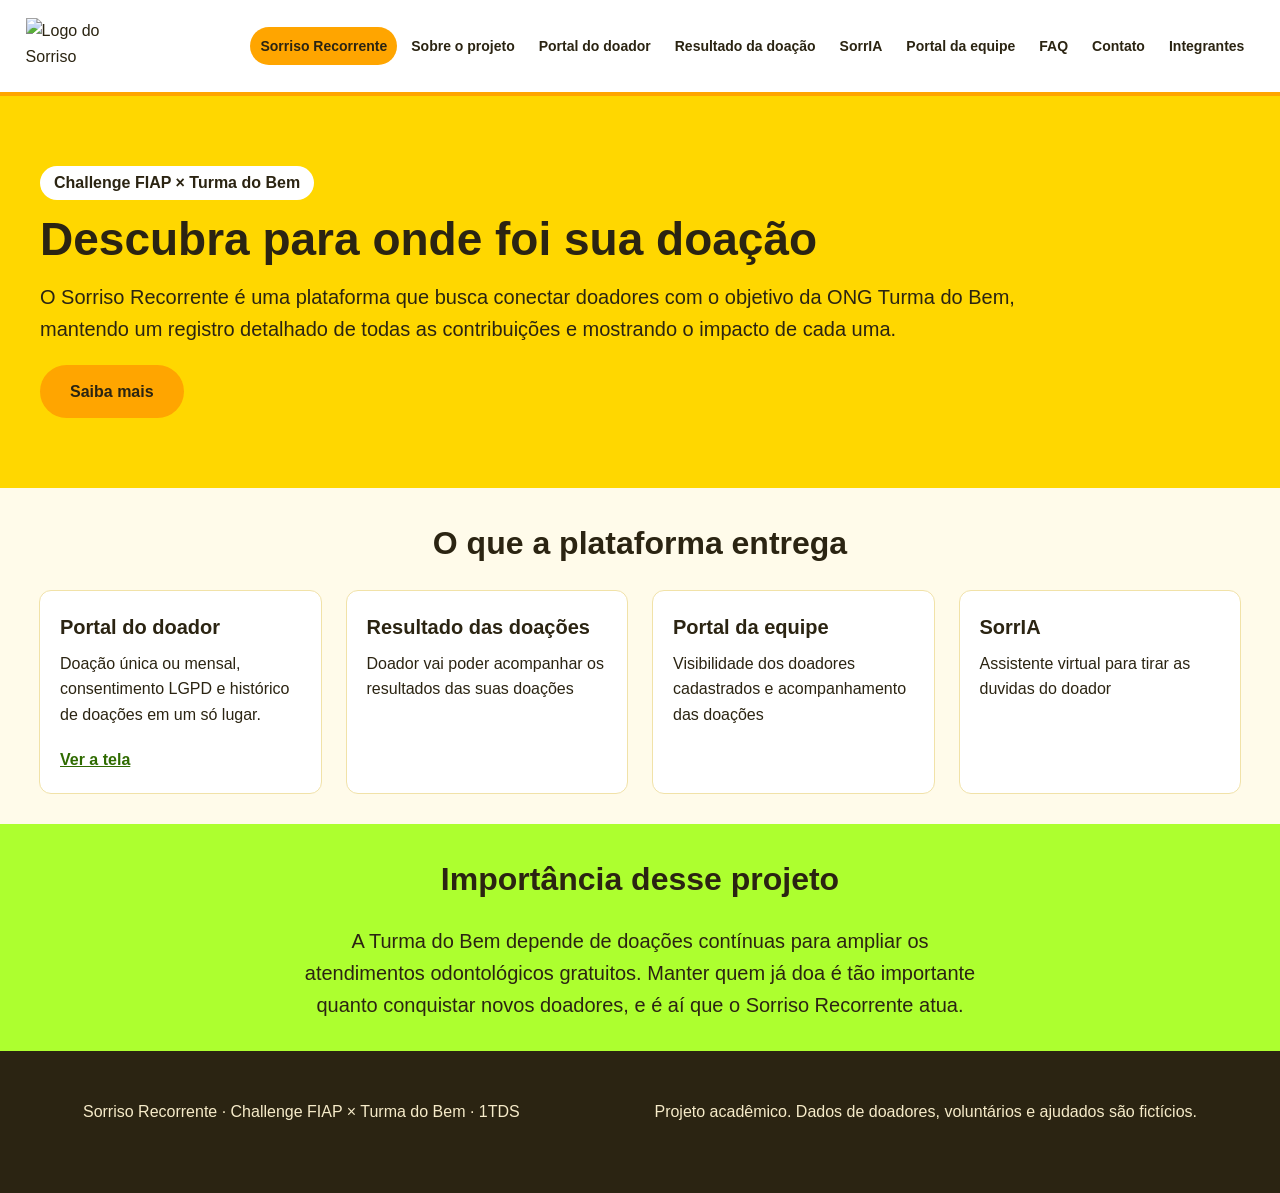
==== index.html @ 13ca9761 "Revisão e alteração na semâmtica." ====
<!DOCTYPE html>
<html lang="pt-BR">
<head>
    <meta charset="UTF-8">
    <meta name="viewport" content="width=device-width, initial-scale=1.0">
    <title>Sorriso Recorrente</title>
    <link rel="stylesheet" href="./css/styles.css">
</head>
<body>
    <header class="header">
        <img class="logo" src="./img/logo.png" alt="Logo do Sorriso Recorrente"  width="94" height="70">
        <nav class="menu">
            <a class="btn ativo" href="index.html">Sorriso Recorrente</a>
            <a class="btn" href="sobre.html">Sobre o projeto</a>
            <a class="btn" href="doador.html">Portal do doador</a>
            <a class="btn" href="resultado.html">Resultado da doação</a>
            <a class="btn" href="sorria.html">SorrIA</a>
            <a class="btn" href="equipe.html">Portal da equipe</a>
            <a class="btn" href="faq.html">FAQ</a>
            <a class="btn" href="contato.html">Contato</a>
            <a class="btn" href="integrantes.html">Integrantes</a>
        </nav>
    </header>
    <main>
        <article class="hero">
            <section class="container">
                <p class="kicker">Challenge FIAP × Turma do Bem</p>
                <h1>Descubra para onde foi sua doação</h1>
                <p class="lead">O Sorriso Recorrente é uma plataforma que busca conectar doadores com o objetivo da ONG Turma do Bem, mantendo um registro detalhado de todas as contribuições e mostrando o impacto de cada uma.</p>
                <a class="btn" href="sobre.html">Saiba mais</a>
            </section>
        </article>
        <article class="container">
            <h2>O que a plataforma entrega</h2>
            <section class="cards">
                <article class="card">
                    <h3>Portal do doador</h3>
                    <p>Doação única ou mensal, consentimento LGPD e histórico de doações em um só lugar.</p>
                    <a href="">Ver a tela</a>
                </article>
                <article class="card">
                    <h3>Resultado das doações</h3>
                    <p>Doador vai poder acompanhar os resultados das suas doações</p>
                </article>
                <article class="card">
                    <h3>Portal da equipe</h3>
                    <p>Visibilidade dos doadores cadastrados e acompanhamento das doações</p>
                </article>
                <article class="card">
                    <h3>SorrIA</h3>
                    <p>Assistente virtual para tirar as duvidas do doador</p>
                </article>
            </section>
        </article>
        <article class="faixa-verde">
            <section class="container">
                <h2>Importância desse projeto</h2>
                <p>A Turma do Bem depende de doações contínuas para ampliar os atendimentos odontológicos gratuitos. Manter quem já doa é tão importante quanto conquistar novos doadores, e é aí que o Sorriso Recorrente atua.</p>
            </section>
        </article>
    </main>
    <footer class="footer">
        <section class="container footer">
            <p>Sorriso Recorrente · Challenge FIAP × Turma do Bem · 1TDS</p>
        </section>
        <section class="container footer">
            <p>Projeto acadêmico. Dados de doadores, voluntários e ajudados são fictícios.</p>
        </section>
    </footer>
</body>
</html>
---- css/styles.css ----
/* Paleta de cor do site */
:root {
    --lima: #ADFF2F;
    --verde: #7CFC00;
    --amarelo: #FFD700;
    --laranja: #FFA500;
    --escuro: #2B2412;
    --creme: #FFFBEA;
    --borda: #F1E2A8;
}

* {
    margin: 0; 
    padding: 0; 
    box-sizing: border-box; 
}

body {
    font-family: "Segoe UI", Arial, sans-serif;
    line-height: 1.6;
    color: var(--escuro);
    background: var(--creme);
}

img { 
    max-width: 100%; 
    height: auto; 
}

a { 
    color: #2F6B00; 
}

h1 { 
    font-size: 46px; 
    line-height: 1.2; 
    margin-bottom: 14px;
}

h2 {
    font-size: 32px; 
    margin-bottom: 20px;
}

h3 {
    font-size: 20px;
    margin-bottom: 8px; 
}

p {
    margin-bottom: 20px;
}

.container {
    max-width: 1250px; 
    margin: 0 auto; 
}

main article { 
    padding: 30px 24px;
}

/* Cabeçalho e rodapé */
.header, .footer {
    display: flex;
    flex-wrap: wrap;
    align-items: center;
    justify-content: space-between;
    gap: 10px 20px;
    padding: 18px 2%;
}

.header { 
    background: #fff; 
    border-bottom: 4px solid var(--laranja); 
}

.logo { 
    height: 56px; 
    width: auto; 
}

.menu {
    display: flex; 
    flex-wrap: wrap; 
    justify-content: center; 
    gap: 4px; 
}

.menu .btn {
    padding: 8px 10px;
    border-radius: 20px;
    color: var(--escuro);
    font-size: 14px;
    font-weight: bold;
    text-decoration: none;
}

.menu .btn:hover { 
    background: var(--amarelo); 
}

.menu .ativo {
    background: var(--laranja); 
}

.footer { 
    padding-block: 24px; 
    background: var(--escuro); 
    color: #F6EBC9; 
    font-size: 16px;
}

article.hero {
    padding: 70px 24px;
    background: var(--amarelo);
}

.hero .container {
    max-width: 1200px; 
    margin: 0 auto; 
}

/* Challenge FIAP × Turma do Bem */
.kicker {
    display: inline-block;
    margin-bottom: 12px;
    padding: 4px 14px;
    border-radius: 20px;
    background: #fff;
    font-weight: bold;
}

.lead { 
    max-width: 980px; 
    font-size: 20px; 
}

.hero .btn {
    display: inline-block;
    padding: 14px 30px;
    border-radius: 30px;
    background: var(--laranja);
    color: var(--escuro);
    font-weight: bold;
    text-decoration: none;
}

/* Estilização dos blocos do site */
.card, .container.tecnologia, .container.imagem, .container.faq section, .integrante, .lista li, form.formulario {
    padding: 20px;
    border: 1px solid var(--borda);
    border-radius: 12px;
    background: #fff;
}   

/* Divide o espaço em 4 colunas iguais */
.cards, .container.tecnologias, .lista-grade {
    display: grid;
    grid-template-columns: repeat(4, 1fr);
    gap: 24px;
}

/* Ocupa a largura do grid - Mantém o h2 centralizado */ 
.container.tecnologias h2 { 
    grid-column: 1 / -1; 
}

.container.tecnologia {
    margin: 0; 
}
.card a { 
    font-weight: bold; 
}

.faixa-verde { 
    background: var(--lima); 
    text-align: center; 
}
.faixa-verde p { 
    max-width: 700px; 
    margin: 0 auto; 
    font-size: 20px}

/* Estilizar o problema */
.container.sobre.problema{
    padding: 24px;
    border-radius: 12px;
    background: #FFF3C4;
}

.lista { 
    padding-left: 24px; 
}

.lista li {
    margin-bottom: 12px; 
    padding: 12px 16px; 
}

.lista strong { 
    display: block; 
}
.lista-grade { 
    margin-top: 20px; 
    padding-left: 0; 
    list-style: none;
}

.container-principal { 
    display: flex; 
    flex-wrap: wrap; 
    gap: 40px; 
    max-width: 1250px; 
    margin: 0 auto; 
}

.container-principal .container { 
    flex: 1 1 45%; 
    margin: 0; 
}

.container.imagem p {
    display: inline-block;
    padding: 4px 12px;
    border-radius: 20px;
    background: #FFF3C4;
    font-size: 14px;
    font-weight: bold;
    text-transform: uppercase;
}

.container.imagem img { 
    border-radius: 8px; 
}

/* Estilização do FAQ */
.container.faq { 
    max-width: 850px; 
}

.container.faq section { 
    margin-bottom: 16px; 
    padding: 20px 24px; 
}

/* Estilização do formulário*/
form.formulario { 
    max-width: 700px; 
    margin: 0 auto; 
    padding: 36px; 
}

.form { 
    margin-bottom: 18px; 
}

label { 
    display: block; 
    margin-bottom: 6px; 
    font-weight: bold; 
}

input, select, textarea {
    width: 100%;
    padding: 12px;
    border: 2px solid var(--borda);
    border-radius: 8px;
    background: var(--creme);
    font: inherit;
}

input:focus, select:focus, textarea:focus { 
    outline: none; 
    border-color: var(--laranja); 
}

.botao {
    width: 100%;
    padding: 14px;
    border: 0;
    border-radius: 30px;
    background: var(--borda);
    color: var(--escuro);
    font-size: 16px;
    font-weight: bold;
    cursor: pointer;
}

.botao:hover { 
    background: var(--amarelo); 
}

.container h2 { 
    text-align: center; 
}

/* Estilização da página de integrantes */
.integrantes {
    display: flex;
    flex-wrap: wrap; 
    justify-content: center;
    gap: 2%;
}

.integrante { 
    width: 32%; 
    margin-bottom: 20px; 
    padding: 24px; 
    text-align: center; 
}

.integrante img { 
    width: 210px; 
    height: 210px; 
    margin: 0 auto 12px; 
    border: 4px solid var(--amarelo); 
    border-radius: 10%; 
}

.integrante dl { 
    text-align: left; 
    font-size: .95rem; 
}

.integrante dt { 
    font-weight: bold; 
    color: #8F4A00; 
}

.integrante dd { 
    margin-bottom: 8px; 
    overflow-wrap: anywhere; 
}

/* Telas grandes (>= 1300px) */
@media (min-width: 1300px) {
    body { 
        font-size: 18px; 
    }
    .header, footer.footer { 
        padding-left: 8%; 
        padding-right: 8%; 
    } 
}

/*  Telas menores (< 992px): tudo em uma coluna  */
@media (max-width: 991px) {
    .cards, .container.tecnologias, .lista-grade {
        grid-template-columns: 1fr; 
}
    .container.sobre {
        flex-direction: column; 
    }
    .secao-demo .container {
        flex-basis: 100%; 
    }
    .integrante {
        width: 100%; 
    }
}
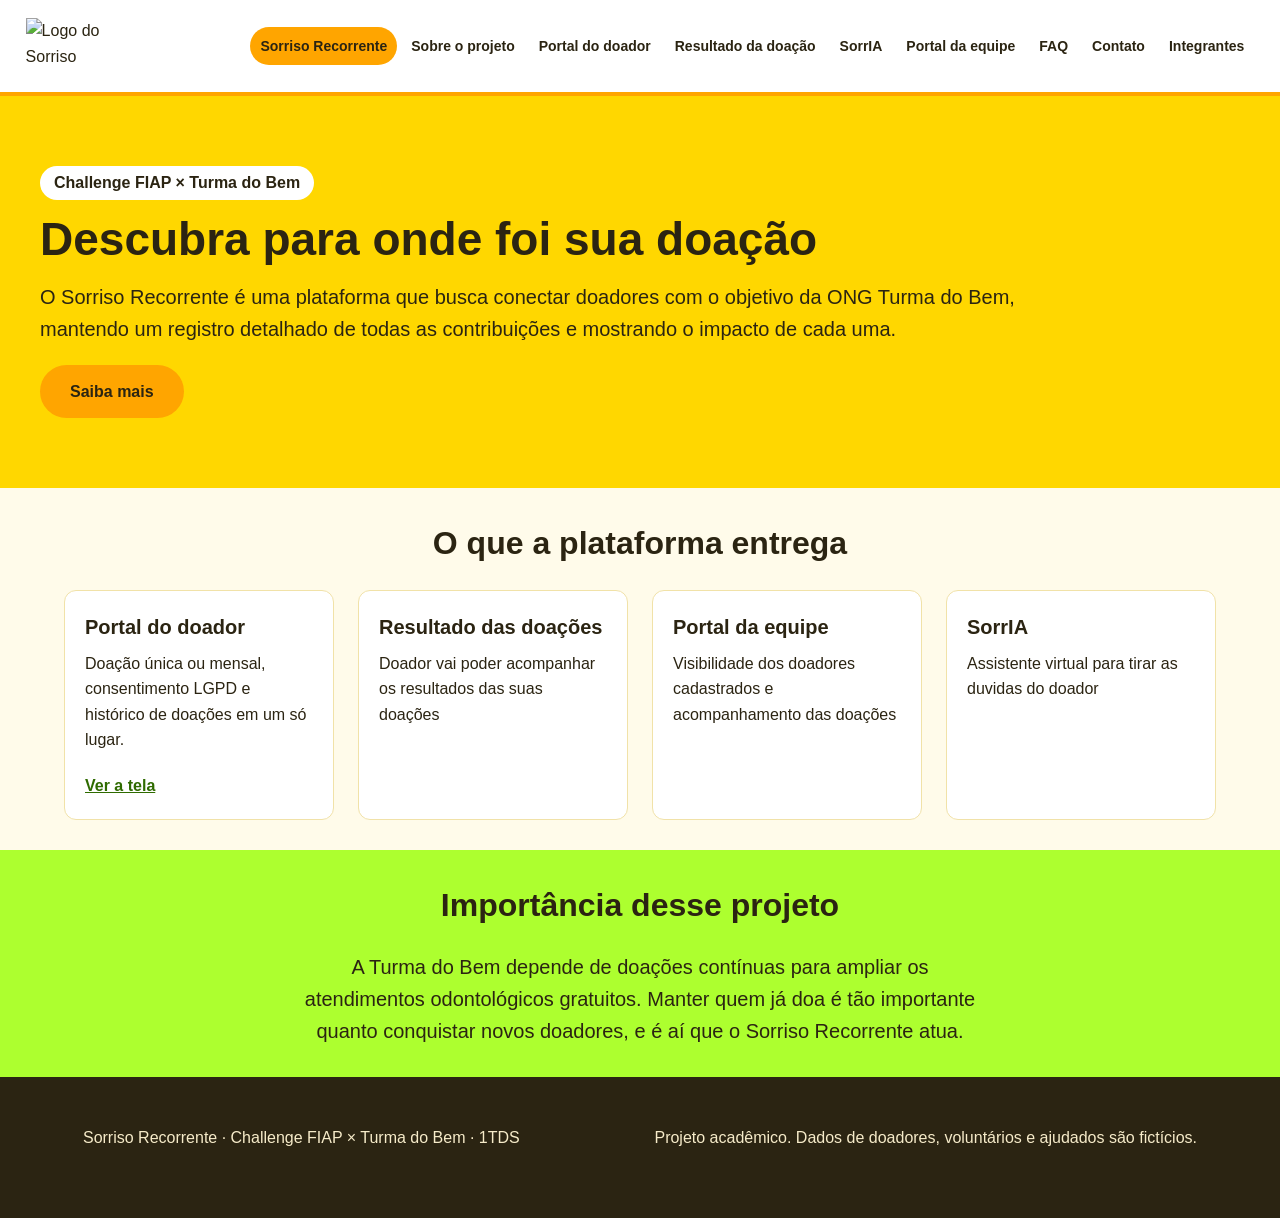
==== commit 7e14a5b1: "layout responsivo e interatividade com JavaScript." ====
--- a/index.html
+++ b/index.html
@@ -9,6 +9,7 @@
 <body>
     <header class="header">
         <img class="logo" src="./img/logo.png" alt="Logo do Sorriso Recorrente"  width="94" height="70">
+        <button class="btn-menu" id="btn-open-menu">&#9776;</button>
         <nav class="menu">
             <a class="btn ativo" href="index.html">Sorriso Recorrente</a>
             <a class="btn" href="sobre.html">Sobre o projeto</a>
@@ -67,5 +68,6 @@
             <p>Projeto acadêmico. Dados de doadores, voluntários e ajudados são fictícios.</p>
         </section>
     </footer>
+    <script src="./js/script.js"></script>
 </body>
 </html>
--- a/css/styles.css
+++ b/css/styles.css
@@ -1,5 +1,6 @@
 /* Paleta de cor do site */
 :root {
+    --seta: #bdff80;
     --lima: #ADFF2F;
     --verde: #7CFC00;
     --amarelo: #FFD700;
@@ -20,6 +21,13 @@
     line-height: 1.6;
     color: var(--escuro);
     background: var(--creme);
+    min-height: 100vh;
+    display: flex;
+    flex-direction: column;
+}
+
+main {
+    flex: 1;
 }
 
 img { 
@@ -52,7 +60,7 @@
 }
 
 .container {
-    max-width: 1250px; 
+    max-width: 1200px; 
     margin: 0 auto; 
 }
 
@@ -96,6 +104,10 @@
     text-decoration: none;
 }
 
+.btn-menu {
+    display: none;
+}
+
 .menu .btn:hover { 
     background: var(--amarelo); 
 }
@@ -114,11 +126,6 @@
 article.hero {
     padding: 70px 24px;
     background: var(--amarelo);
-}
-
-.hero .container {
-    max-width: 1200px; 
-    margin: 0 auto; 
 }
 
 /* Challenge FIAP × Turma do Bem */
@@ -298,16 +305,32 @@
 /* Estilização da página de integrantes */
 .integrantes {
     display: flex;
-    flex-wrap: wrap; 
-    justify-content: center;
+    flex-wrap: nowrap;
     gap: 2%;
-}
-
-.integrante { 
-    width: 32%; 
-    margin-bottom: 20px; 
-    padding: 24px; 
-    text-align: center; 
+    transition: transform 0.5s ease-in-out;
+}
+
+.carrossel {
+    display: flex;
+    align-items: center;
+    overflow: hidden;
+}
+
+.integrante {
+    flex: 0 0 32%;
+    margin-bottom: 20px;
+    padding: 24px;
+    text-align: center;
+}
+
+.seta {
+    border: none;
+    padding: 10px 15px;
+    border-radius: 50%;
+    background-color: var(--seta) ;
+    cursor: pointer;
+    font-size: 20px;
+    z-index: 1;
 }
 
 .integrante img { 
@@ -335,27 +358,124 @@
 
 /* Telas grandes (>= 1300px) */
 @media (min-width: 1300px) {
-    body { 
-        font-size: 18px; 
-    }
-    .header, footer.footer { 
-        padding-left: 8%; 
-        padding-right: 8%; 
-    } 
-}
-
-/*  Telas menores (< 992px): tudo em uma coluna  */
+    body {
+        font-size: 18px;
+    }
+    .header, footer.footer {
+        padding-left: 8%;
+        padding-right: 8%;
+    }
+}
+
+/* Telas menores (< 992px) */
 @media (max-width: 991px) {
     .cards, .container.tecnologias, .lista-grade {
-        grid-template-columns: 1fr; 
-}
+        grid-template-columns: 1fr;
+    }
     .container.sobre {
-        flex-direction: column; 
+        flex-direction: column;
     }
     .secao-demo .container {
-        flex-basis: 100%; 
+        flex-basis: 100%;
+    }
+    .carrossel {
+        position: relative;
+        width: 100%;
+        overflow: hidden;
+    }
+    .integrantes {
+        flex-wrap: nowrap;
+        justify-content: flex-start;
+        gap: 0;
     }
     .integrante {
-        width: 100%; 
+        flex: 0 0 80%;
+        width: 80%;
+        margin: 0 10%;
+    }
+    .seta {
+        position: absolute;
+        top: 50%;
+        background: transparent;
+        transform: translateY(-50%);
+        z-index: 2;
+    }
+    .esquerda {
+        left: 5px;
+    }
+    .direita {
+        right: 5px;
+    }
+    .footer {
+        align-items: flex-end;
+    }
+    .btn-menu {
+        display: block;
+        background: none;
+        border: none;
+        font-size: 28px;
+        cursor: pointer;
+        z-index: 1001;
+    }
+    .header {
+        position: relative;
+    }
+    .menu {
+        position: fixed;
+        top: 0;
+        right: -100%;
+        width: 260px;
+        height: 100vh;
+        background: var(--lima);
+        flex-direction: column;
+        justify-content:flex-start;
+        padding-top: 28px;
+        align-items: center;
+        gap: 10px;
+        z-index: 1000;
+        transition: right 0.3s ease-in-out;
+    }
+    .menu.ativo-menu {
+        right: 0;
+    }
+    .menu .btn {
+        width: 90%;         
+        font-size: 16px;
+        text-align: center;
+    }
+}
+
+/* Celular (< 480)*/
+@media (max-width: 480px) {
+    .carrossel {
+        display: block;
+    }
+    .integrante {
+        flex-basis: 100%;
+        width: 100%;
+        margin: 0;
+        padding: 20px;
+    }
+    .integrante img {
+        width: 180px;
+        height: 180px;
+        margin: 0 auto 12px;
+    }
+    .integrante h3 {
+        font-size: 18px;
+    }
+    .integrante dl {
+        font-size: 14px;
+        text-align: left;
+    }
+    .footer {
+        justify-content: center;
+        gap: 12px;
+        padding: 12px;
+        text-align: center;
+        font-size: 18px;
+    }
+    .footer p {
+        margin: 0;
     }
 }
